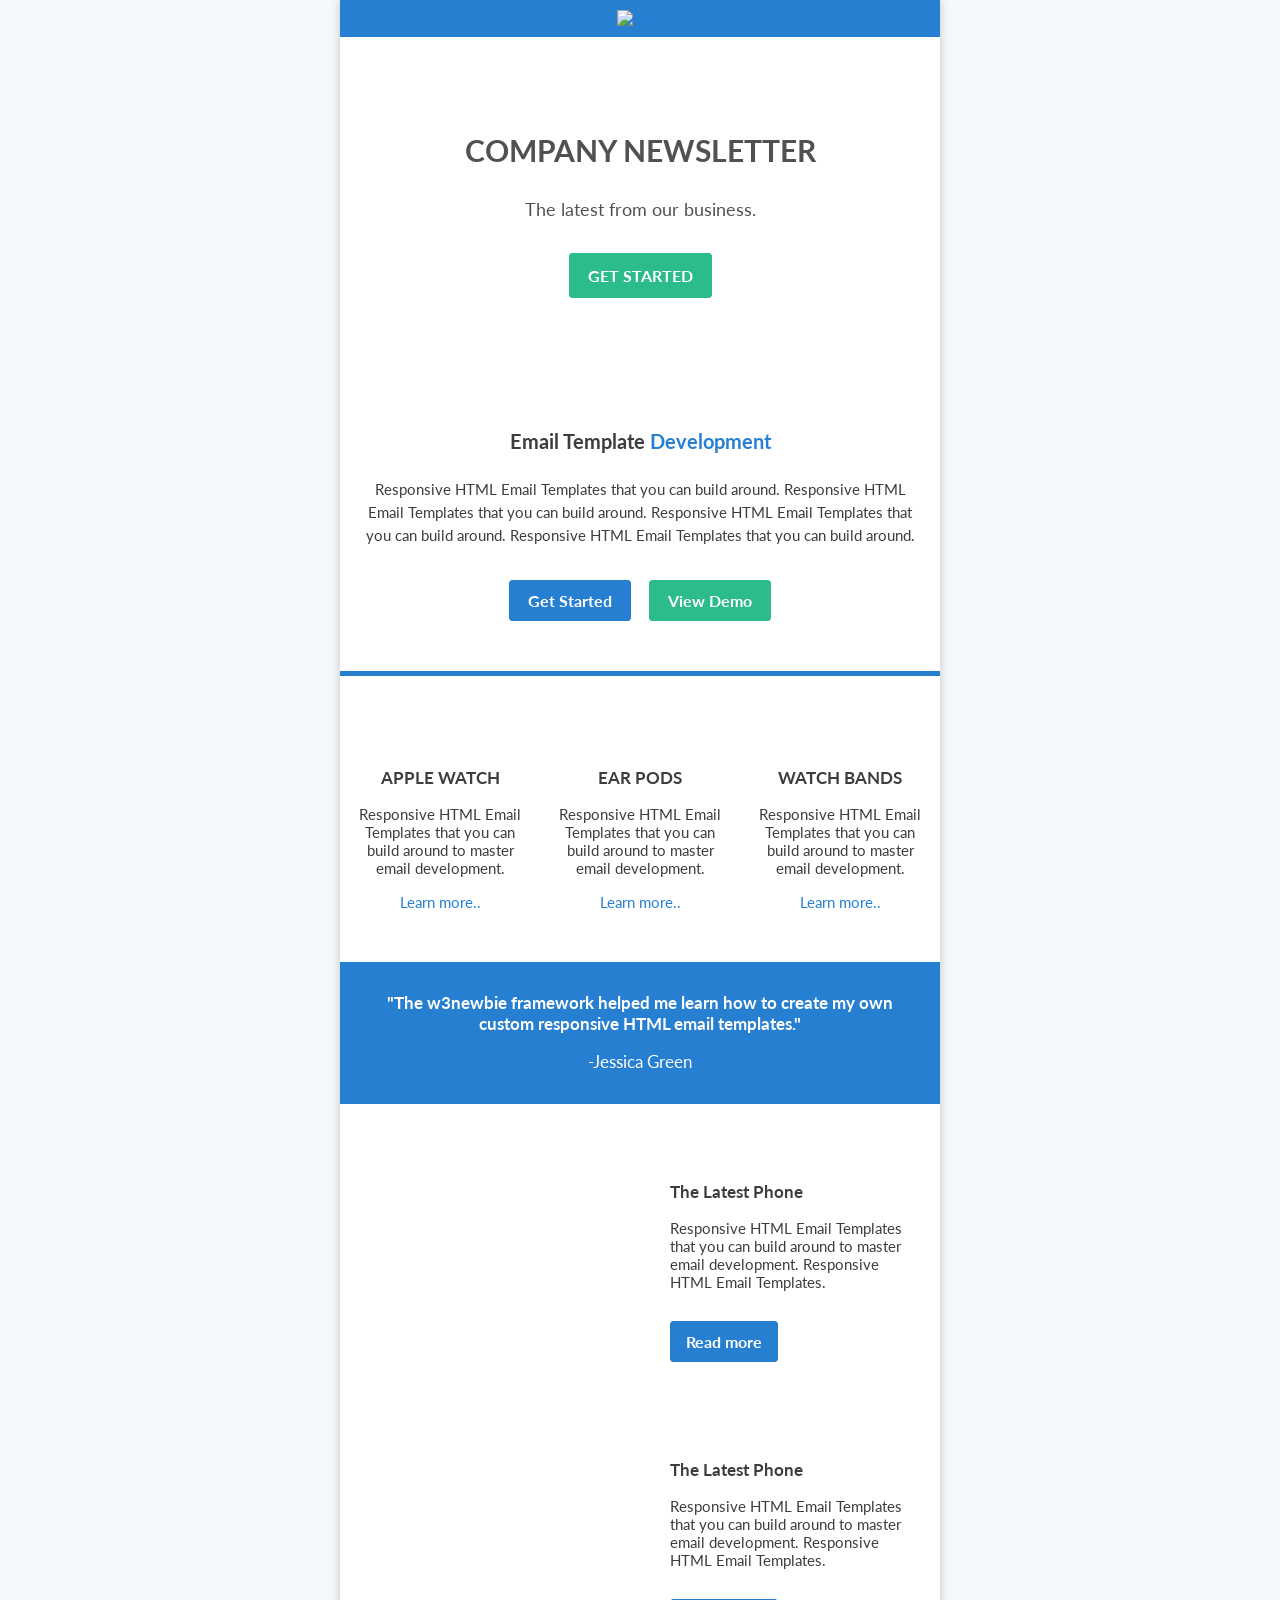
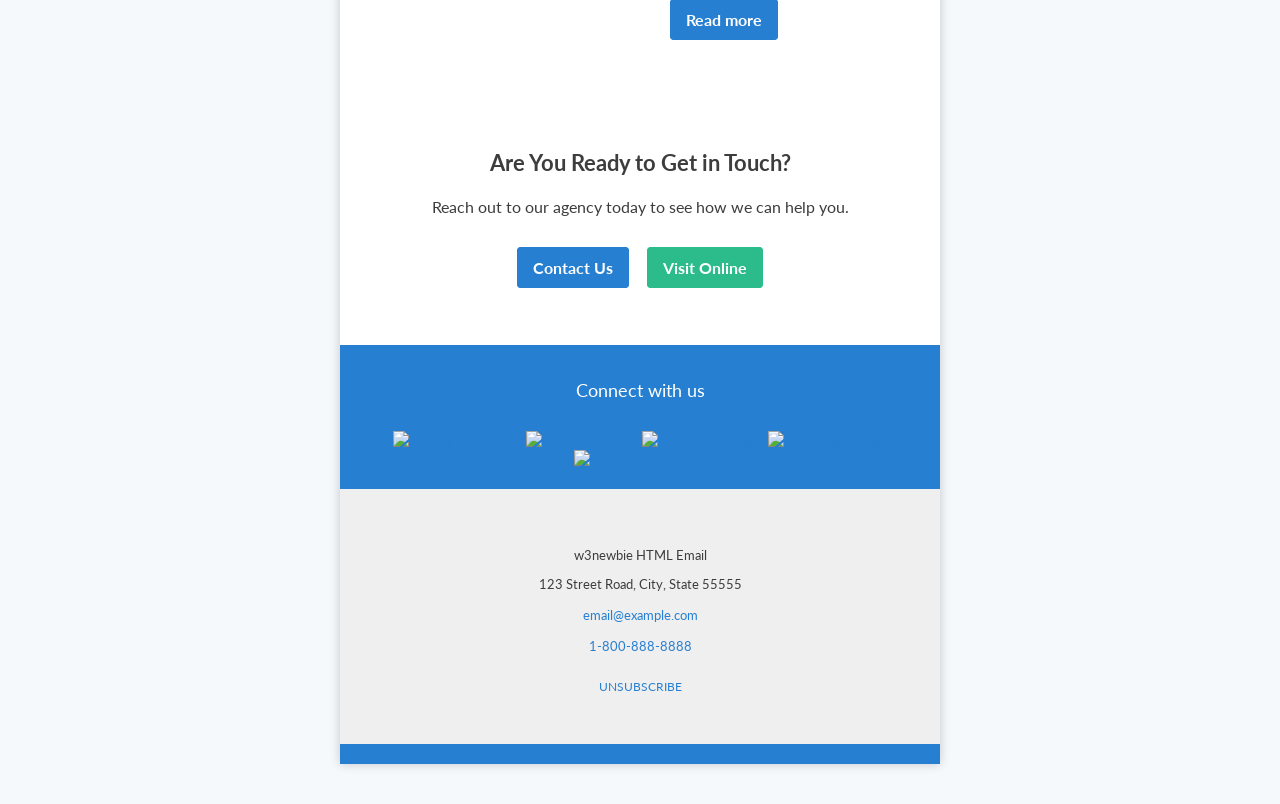
==== newsletter.html @ 8956c1bc "save" ====
<!DOCTYPE html PUBLIC "-//W3C//DTD XHTML 1.0 Transitional//EN" "http://www.w3.org/TR/xhtml1/DTD/xhtml1-transitional.dtd">
<html xmlns="http://www.w3.org/1999/xhtml" lang="en">
  <head>
    <meta http-equiv="Content-Type" content="text/html; charset=utf-8" />
    <meta http-equiv="X-UA-Compatible" content="IE=edge" />
    <meta name="viewport" content="width=device-width, initial-scale=1.0" />
    <meta name="color-scheme" content="light dark" />
    <meta name="supported-color-schemes" content="light dark" />
    <title>Email Template 1</title>
    <style type="text/css">
      @import url('https://fonts.googleapis.com/css2?family=Lato:wght@300;400;700&display=swap');
      table {
        border-spacing: 0;
      }
      td {
        padding: 0;
      }
      p {
        font-size: 15px;
      }
      img {
        border: 0;
        border-width: 0;
      }
      a {
        color: #277fd2;
        text-decoration: none;
      }
      @media screen and (max-width: 599.98px) {
        .px-600-0 {
          padding-left: 0 !important;
          padding-right: 0 !important;
        }
        .pt-600-0 {
          padding-top: 0 !important;
        }
        img.third-img-last {
          width: 200px !important;
          max-width: 200px !important;
        }
        .d-600-none {
          display: none !important;
        }
        .pr-large {
          padding-right: 140px !important;
        }
        .center-text-mobile {
          text-align: center !important;
        }
      }
      @media screen and (max-width: 549.98px) {
        .pt-550-0 {
          padding-top: 0 !important;
        }
        .pr-large {
          padding-right: 100px !important;
        }
      }
      @media screen and (max-width: 499.98px) {
        .pt-500-0 {
          padding-top: 0 !important;
        }
        .pr-large {
          padding-right: 60px !important;
        }
      }
      @media screen and (max-width: 399.98px) {
        .banner {
          height: auto !important;
          padding-top: 50px !important;
          padding-bottom: 30px !important;
        }
        .px-sm-0 {
          padding-left: 0 !important;
          padding-right: 0 !important;
        }
        .pt-400-0 {
          padding-top: 0 !important;
        }
        img.third-img {
          width: 200px !important;
          max-width: 200px !important;
        }
        .pr-large {
          padding-right: 25px !important;
        }
      }

      /* Custom Dark Mode Colors */
      :root {
        color-scheme: light dark;
        supported-color-schemes: light dark;
      }
      @media (prefers-color-scheme: dark) {
        body,
        center,
        table,
        .darkmode-bg {
          background: #2d2d2d !important;
          color: #ffffff !important;
        }
        .darkmode-transparent {
          background-color: transparent !important;
        }
      }
    </style>

    <!--[if (gte mso 9)|(IE)]>
      <style type="text/css">
        table {
          border-collapse: collapse !important;
        }
      </style>
    <![endif]-->
  </head>
  <body
    style="
      margin: 0;
      padding-top: 0;
      padding-right: 0;
      padding-bottom: 0;
      padding-left: 0;
      min-width: 100%;
      background-color: #f6f9fc;
    "
  >
    <!--[if (gte mso 9)|(IE)]>
      <style type="text/css">
        body {
          background-color: #f6f9fc !important;
        }
        body,
        table,
        td,
        p,
        a {
          font-family: sans-serif, Arial, Helvetica !important;
        }
      </style>
    <![endif]-->

    <center
      style="
        width: 100%;
        table-layout: fixed;
        background-color: #f6f9fc;
        padding-bottom: 40px;
      "
    >
      <div
        style="
          max-width: 600px;
          background-color: #ffffff;
          box-shadow: 0 0 10px rgba(0, 0, 0, 0.2);
        "
      >
        <!-- Preheader (remove comment) -->
        <div
          style="
            font-size: 0px;
            color: #fafdfe;
            line-height: 1px;
            mso-line-height-rule: exactly;
            display: none;
            max-width: 0px;
            max-height: 0px;
            opacity: 0;
            overflow: hidden;
            mso-hide: all;
          "
        >
          <!-- Add Preheader Text Here (85-100 characters in length) -->
        </div>
        <!-- End Preheader (remove comment) -->

        <!--[if (gte mso 9)|(IE)]>
				<table width="600" align="center" style="border-spacing:0;color:#3d3d3d;" role="presentation">
				<tr>
				<td style="padding-top:0;padding-right:0;padding-bottom:0;padding-left:0;">
			<![endif]-->

        <table
          align="center"
          style="
            border-spacing: 0;
            color: #3d3d3d;
            font-family: 'Lato', sans-serif, Arial, Helvetica;
            background-color: #ffffff;
            margin: 0;
            padding-top: 0;
            padding-right: 0;
            padding-bottom: 0;
            padding-left: 0;
            width: 100%;
            max-width: 600px;
          "
          role="presentation"
        >
          <!-- START LOGO -->
          <tr>
            <td
              style="
                padding-top: 0;
                padding-right: 0;
                padding-bottom: 0;
                padding-left: 0;
              "
            >
              <table width="100%" style="border-spacing: 0" role="presentation">
                <tr>
                  <td
                    style="
                      background-color: #277fd2;
                      padding-top: 10px;
                      padding-bottom: 8px;
                      width: 100%;
                      width: 600px;
                      text-align: center;
                    "
                  >
                    <a href="https://www.example.com"
                      ><img
                        src="https://www.dropbox.com/s/dqvx01hkpqyay0p/w3newbie-white.png?raw=1"
                        alt="logo"
                        width="180"
                        style="border-width: 0"
                        border="0"
                    /></a>
                  </td>
                </tr>
              </table>
            </td>
          </tr>
          <!-- END LOGO -->

          <!-- START BANNER -->
          <tr>
            <td
              class="banner"
              background="https://www.dropbox.com/s/a1opgrhifwqem0s/600x350.jpg?raw=1"
              width="600"
              height="350"
              style="background-position: center top"
            >
              <!--[if (gte mso 9)|(IE)]>
						<v:rect xmlns:v="urn:schemas-microsoft-com:vml" fill="true" stroke="false" style="width:600px;height:350px;">
							<v:fill type="tile" src="https://via.placeholder.com/600x350" />
							<v:textbox inset="0,0,0,0">
						<![endif]-->

              <table
                class="darkmode-transparent"
                cellpadding="0"
                cellspacing="0"
                role="presentation"
              >
                <tr>
                  <td width="600" align="center" valign="middle">
                    <table
                      class="darkmode-transparent"
                      cellpadding="0"
                      cellspacing="0"
                      role="presentation"
                    >
                      <tr>
                        <td align="center">
                          <table
                            class="darkmode-transparent"
                            role="presentation"
                          >
                            <tr>
                              <!--[if (gte mso 9)|(IE)]>
                                <td
                                  style="
                                    padding-top: 80px;
                                    padding-bottom: 20px;
                                  "
                                ></td>
                              <![endif]-->

                              <td
                                valign="middle"
                                align="center"
                                style="
                                  padding-right: 10px;
                                  padding-left: 10px;
                                  padding-bottom: 15px;
                                  vertical-align: middle;
                                "
                              >
                                <p
                                  style="
                                    font-size: 30px;
                                    color: #515151;
                                    font-weight: bold;
                                  "
                                >
                                  COMPANY NEWSLETTER
                                </p>
                                <p
                                  align="center"
                                  style="font-size: 18px; color: #515151"
                                >
                                  The latest from our business.
                                </p>
                              </td>
                            </tr>
                          </table>
                        </td>
                      </tr>
                      <tr>
                        <td align="center">
                          <table
                            class="darkmode-transparent"
                            align="center"
                            border="0"
                            cellspacing="0"
                            cellpadding="0"
                            role="presentation"
                          >
                            <tr>
                              <td
                                align="center"
                                style="border-radius: 4px"
                                bgcolor="#2cbc8c"
                              >
                                <a
                                  href="https://example.com"
                                  target="_blank"
                                  style="
                                    font-size: 16px;
                                    font-weight: bold;
                                    text-decoration: none;
                                    color: #ffffff;
                                    background-color: #2cbc8c;
                                    border: 1px solid #2cbc8c;
                                    border-radius: 4px;
                                    padding: 12px 18px;
                                    display: inline-block;
                                  "
                                  >GET STARTED
                                </a>
                              </td>
                            </tr>
                          </table>
                        </td>
                      </tr>
                    </table>
                  </td>
                </tr>
                <tr>
                  <td height="25"> </td>
                </tr>
              </table>

              <!--[if (gte mso 9)|(IE)]>
						</v:textbox>
						</v:rect>
						<![endif]-->
            </td>
          </tr>
          <!-- END BANNER -->

          <!-- START FULL WIDTH TEXT & BUTTONS -->
          <tr>
            <td
              style="
                padding-top: 0;
                padding-right: 0;
                padding-bottom: 0;
                padding-left: 0;
              "
            >
              <table width="100%" style="border-spacing: 0" role="presentation">
                <tr>
                  <td
                    style="
                      padding-top: 22px;
                      padding-right: 20px;
                      padding-bottom: 50px;
                      padding-left: 20px;
                      width: 100%;
                      text-align: center;
                      font-size: 20px;
                    "
                  >
                    <p
                      style="
                        font-size: 20px;
                        font-weight: bold;
                        padding-bottom: 5px;
                      "
                    >
                      Email Template
                      <strong style="color: #277fd2">Development</strong>
                    </p>
                    <p
                      style="
                        font-size: 15px;
                        line-height: 23px;
                        padding-bottom: 18px;
                      "
                    >
                      Responsive HTML Email Templates that you can build around.
                      Responsive HTML Email Templates that you can build around.
                      Responsive HTML Email Templates that you can build around.
                      Responsive HTML Email Templates that you can build around.
                    </p>

                    <table
                      align="center"
                      border="0"
                      cellspacing="0"
                      cellpadding="0"
                      role="presentation"
                    >
                      <tr>
                        <td align="center">
                          <table
                            border="0"
                            cellspacing="0"
                            cellpadding="0"
                            role="presentation"
                          >
                            <tr>
                              <td
                                align="center"
                                style="border-radius: 4px"
                                bgcolor="#277fd2"
                              >
                                <a
                                  href="https://example.com"
                                  target="_blank"
                                  style="
                                    font-size: 16px;
                                    font-weight: bold;
                                    text-decoration: none;
                                    color: #ffffff;
                                    background-color: #277fd2;
                                    border: 1px solid #277fd2;
                                    border-radius: 4px;
                                    padding: 10px 18px;
                                    display: inline-block;
                                  "
                                  >Get Started
                                </a>
                              </td>

                              <td align="center" width="18"></td>

                              <td
                                align="center"
                                style="border-radius: 4px"
                                bgcolor="#2cbc8c"
                              >
                                <a
                                  href="https://example.com"
                                  target="_blank"
                                  style="
                                    font-size: 16px;
                                    font-weight: bold;
                                    text-decoration: none;
                                    color: #ffffff;
                                    background-color: #2cbc8c;
                                    border: 1px solid #2cbc8c;
                                    border-radius: 4px;
                                    padding: 10px 18px;
                                    display: inline-block;
                                  "
                                  >View Demo
                                </a>
                              </td>
                            </tr>
                          </table>
                        </td>
                      </tr>
                    </table>
                  </td>
                </tr>
              </table>
            </td>
          </tr>
          <!-- END FULL WIDTH TEXT & BUTTONS -->

          <!-- START GREEN BORDER -->
          <tr>
            <td
              style="
                padding-top: 0;
                padding-right: 0;
                padding-bottom: 0;
                padding-left: 0;
              "
            >
              <table width="100%" style="border-spacing: 0" role="presentation">
                <tr>
                  <td height="5" style="background-color: #277fd2"></td>
                </tr>
              </table>
            </td>
          </tr>
          <!-- END GREEN BORDER -->

          <!-- START SHADOW BANNER -->
          <tr>
            <td
              style="
                padding-top: 0;
                padding-right: 0;
                padding-bottom: 0;
                padding-left: 0;
              "
            >
              <img
                src=""
                width="600"
                alt=""
                style="border-width: 0; width: 100%; max-width: 600px"
              />
            </td>
          </tr>
          <!-- END SHADOW BANNER -->

          <!-- START THREE COLUMNS -->
          <tr>
            <td
              style="
                padding-top: 0;
                padding-right: 0;
                padding-bottom: 0;
                padding-left: 0;
              "
            >
              <table width="100%" style="border-spacing: 0" role="presentation">
                <tr>
                  <td
                    class="three-columns"
                    style="
                      padding-top: 40px;
                      padding-right: 0;
                      padding-bottom: 30px;
                      padding-left: 0;
                      text-align: center;
                      font-size: 0;
                    "
                  >
                    <!--[if (gte mso 9)|(IE)]>
										<table width="100%" style="border-spacing:0;" role="presentation">
										<tr>
										<td width="200" valign="top" style="padding-top:0;padding-right:0;padding-bottom:0;padding-left:0;">
									<![endif]-->

                    <table
                      class="column"
                      style="
                        border-spacing: 0;
                        width: 100%;
                        max-width: 200px;
                        display: inline-block;
                        vertical-align: top;
                      "
                      role="presentation"
                    >
                      <tr>
                        <td
                          class="padding px-sm-0"
                          style="
                            padding-top: 20px;
                            padding-right: 10px;
                            padding-bottom: 20px;
                            padding-left: 10px;
                          "
                        >
                          <table
                            class="content"
                            style="border-spacing: 0; text-align: center"
                            role="presentation"
                          >
                            <tr>
                              <td>
                                <a href="https://www.example.com"
                                  ><img
                                    class="third-img"
                                    src="https://www.dropbox.com/s/gsnf4mjl94f447w/380x280.png?raw=1"
                                    width="150"
                                    alt=""
                                    style="
                                      border-width: 0;
                                      width: 100%;
                                      max-width: 150px;
                                      height: auto;
                                    "
                                /></a>
                              </td>
                            </tr>
                            <tr>
                              <td align="center">
                                <table
                                  align="center"
                                  width="100%"
                                  border="0"
                                  cellpadding="0"
                                  cellspacing="0"
                                  role="presentation"
                                  style="border-spacing: 0; text-align: center"
                                >
                                  <tr>
                                    <!--[if (gte mso 9)|(IE)]>
                                                      <td style="padding-top:15px;">
                                                   <![endif]-->

                                    <td style="padding-top: 15px">
                                      <p
                                        style="
                                          font-size: 17px;
                                          line-height: 20px;
                                          font-weight: bold;
                                        "
                                      >
                                        APPLE WATCH
                                      </p>
                                      <p style="font-size: 15px">
                                        Responsive HTML Email Templates that you
                                        can build around to master email
                                        development.
                                      </p>
                                      <a
                                        href="https://www.example.com"
                                        target="_blank"
                                        style="
                                          font-size: 15px;
                                          line-height: 20px;
                                          font-family: 'Lato', sans-serif;
                                          color: #277fd2;
                                          text-decoration: none;
                                          display: inline-block;
                                        "
                                        >Learn more..</a
                                      >
                                    </td>

                                    <!--[if (gte mso 9)|(IE)]>
                                                      </td>
                                                   <![endif]-->
                                  </tr>
                                </table>
                              </td>
                            </tr>
                          </table>
                        </td>
                      </tr>
                    </table>

                    <!--[if (gte mso 9)|(IE)]>
										</td><td width="200" valign="top" style="padding-top:0;padding-right:0;padding-bottom:0;padding-left:0;">
									<![endif]-->

                    <table
                      class="column"
                      style="
                        border-spacing: 0;
                        width: 100%;
                        max-width: 200px;
                        display: inline-block;
                        vertical-align: top;
                      "
                      role="presentation"
                    >
                      <tr>
                        <td
                          class="padding px-sm-0"
                          style="
                            padding-top: 20px;
                            padding-right: 10px;
                            padding-bottom: 20px;
                            padding-left: 10px;
                          "
                        >
                          <table
                            class="content"
                            style="border-spacing: 0; text-align: center"
                            role="presentation"
                          >
                            <tr>
                              <td>
                                <a href="https://www.example.com"
                                  ><img
                                    class="third-img"
                                    src="https://www.dropbox.com/s/hwb1ok15wg7vpo7/380x280-2.png?raw=1"
                                    width="150"
                                    alt=""
                                    style="
                                      border-width: 0;
                                      width: 100%;
                                      max-width: 150px;
                                      height: auto;
                                    "
                                /></a>
                              </td>
                            </tr>
                            <tr>
                              <td align="center">
                                <table
                                  align="center"
                                  width="100%"
                                  border="0"
                                  cellpadding="0"
                                  cellspacing="0"
                                  role="presentation"
                                  style="border-spacing: 0; text-align: center"
                                >
                                  <tr>
                                    <!--[if (gte mso 9)|(IE)]>
                                                      <td style="padding-top:15px;">
                                                   <![endif]-->

                                    <td style="padding-top: 15px">
                                      <p
                                        style="
                                          font-size: 17px;
                                          line-height: 20px;
                                          font-weight: bold;
                                        "
                                      >
                                        EAR PODS
                                      </p>
                                      <p style="font-size: 15px">
                                        Responsive HTML Email Templates that you
                                        can build around to master email
                                        development.
                                      </p>
                                      <a
                                        href="https://www.example.com"
                                        target="_blank"
                                        style="
                                          font-size: 15px;
                                          line-height: 20px;
                                          font-family: 'Lato', sans-serif;
                                          color: #277fd2;
                                          text-decoration: none;
                                          display: inline-block;
                                        "
                                        >Learn more..</a
                                      >
                                    </td>

                                    <!--[if (gte mso 9)|(IE)]>
                                                      </td>
                                                   <![endif]-->
                                  </tr>
                                </table>
                              </td>
                            </tr>
                          </table>
                        </td>
                      </tr>
                    </table>

                    <!--[if (gte mso 9)|(IE)]>
										</td><td width="200" valign="top" style="padding-top:0;padding-right:0;padding-bottom:0;padding-left:0;">
									<![endif]-->

                    <table
                      class="column"
                      style="
                        border-spacing: 0;
                        width: 100%;
                        max-width: 200px;
                        display: inline-block;
                        vertical-align: top;
                      "
                      role="presentation"
                    >
                      <tr>
                        <td
                          class="padding px-sm-0"
                          style="
                            padding-top: 20px;
                            padding-right: 10px;
                            padding-bottom: 20px;
                            padding-left: 10px;
                          "
                        >
                          <table
                            class="content"
                            style="border-spacing: 0; text-align: center"
                            role="presentation"
                          >
                            <tr>
                              <td>
                                <a href="https://www.example.com"
                                  ><img
                                    class="third-img-last"
                                    src="https://www.dropbox.com/s/ijtqjy0fdj6joxr/380x280-3.png?raw=1"
                                    width="150"
                                    alt=""
                                    style="
                                      border-width: 0;
                                      width: 100%;
                                      max-width: 150px;
                                      height: auto;
                                    "
                                /></a>
                              </td>
                            </tr>
                            <tr>
                              <td align="center">
                                <table
                                  align="center"
                                  width="100%"
                                  border="0"
                                  cellpadding="0"
                                  cellspacing="0"
                                  role="presentation"
                                  style="border-spacing: 0; text-align: center"
                                >
                                  <tr>
                                    <!--[if (gte mso 9)|(IE)]>
                                                      <td style="padding-top:15px;">
                                                   <![endif]-->

                                    <td style="padding-top: 15px">
                                      <p
                                        style="
                                          font-size: 17px;
                                          line-height: 20px;
                                          font-weight: bold;
                                        "
                                      >
                                        WATCH BANDS
                                      </p>
                                      <p style="font-size: 15px">
                                        Responsive HTML Email Templates that you
                                        can build around to master email
                                        development.
                                      </p>
                                      <a
                                        href="https://www.example.com"
                                        target="_blank"
                                        style="
                                          font-size: 15px;
                                          line-height: 20px;
                                          color: #277fd2;
                                          text-decoration: none;
                                          display: inline-block;
                                        "
                                        >Learn more..</a
                                      >
                                    </td>

                                    <!--[if (gte mso 9)|(IE)]>
                                                      </td>
                                                   <![endif]-->
                                  </tr>
                                </table>
                              </td>
                            </tr>
                          </table>
                        </td>
                      </tr>
                    </table>

                    <!--[if (gte mso 9)|(IE)]>
										</td>
										</tr>
										</table>
									<![endif]-->
                  </td>
                </tr>
              </table>
            </td>
          </tr>
          <!-- END THREE COLUMNS -->

          <!-- START QUOTE SECTION -->
          <tr>
            <td
              style="
                padding-top: 0;
                padding-right: 0;
                padding-bottom: 0;
                padding-left: 0;
                background-color: #277fd2;
              "
            >
              <table width="100%" style="border-spacing: 0" role="presentation">
                <tr>
                  <td
                    class="padding content"
                    style="
                      background-color: #277fd2;
                      padding-top: 13px;
                      padding-right: 20px;
                      padding-bottom: 15px;
                      padding-left: 20px;
                      width: 100%;
                      text-align: center;
                    "
                  >
                    <p
                      style="color: #ffffff; font-size: 17px; font-weight: bold"
                    >
                      "The w3newbie framework helped me learn how to create my
                      own custom responsive HTML email templates."
                    </p>
                    <p style="color: #ffffff; font-size: 17px">
                      -Jessica Green
                    </p>
                  </td>
                </tr>
              </table>
            </td>
          </tr>
          <!-- END QUOTE SECTION -->

          <!-- START TWO COLUMNS ROW 1 -->
          <tr>
            <td
              style="
                padding-top: 35px;
                padding-right: 0;
                padding-bottom: 30px;
                padding-left: 0;
              "
            >
              <table width="100%" style="border-spacing: 0" role="presentation">
                <tr>
                  <td
                    class="two-columns"
                    style="
                      padding-right: 0;
                      padding-left: 0;
                      font-size: 0;
                      text-align: center;
                    "
                  >
                    <!--[if (gte mso 9)|(IE)]>
                              <table width="100%" style="border-spacing:0;" role="presentation">
                              <tr>
                              <td width="300" valign="top" style="padding-top:0;padding-right:0;padding-bottom:0;padding-left:0;">
                           <![endif]-->

                    <table
                      class="column"
                      style="
                        border-spacing: 0;
                        vertical-align: top;
                        width: 100%;
                        max-width: 300px;
                        display: inline-block;
                      "
                      role="presentation"
                    >
                      <tr>
                        <td
                          class="padding"
                          style="
                            padding-top: 20px;
                            padding-right: 10px;
                            padding-bottom: 20px;
                            padding-left: 10px;
                          "
                        >
                          <table
                            class="content"
                            style="border-spacing: 0; text-align: left"
                            role="presentation"
                          >
                            <tr>
                              <td>
                                <a href="https://example.com" target="_blank">
                                  <img
                                    src="https://www.dropbox.com/s/m8pd6gntcomkfw9/560x420.jpg?raw=1"
                                    width="280"
                                    alt=""
                                    style="
                                      border-width: 0;
                                      width: 100%;
                                      max-width: 280px;
                                      height: auto;
                                      display: block;
                                    "
                                  />
                                </a>
                              </td>
                            </tr>
                          </table>
                        </td>
                      </tr>
                    </table>

                    <!--[if (gte mso 9)|(IE)]>
                           </td><td width="300" valign="top" style="padding-top:0;padding-right:0;padding-bottom:0;padding-left:0;">
                           <![endif]-->

                    <table
                      class="column"
                      style="
                        border-spacing: 0;
                        vertical-align: top;
                        width: 100%;
                        max-width: 300px;
                        display: inline-block;
                      "
                      role="presentation"
                    >
                      <tr>
                        <td
                          class="padding"
                          style="
                            padding-top: 20px;
                            padding-right: 20px;
                            padding-bottom: 20px;
                            padding-left: 20px;
                          "
                        >
                          <table
                            class="content"
                            style="border-spacing: 0; text-align: left"
                            role="presentation"
                          >
                            <tr>
                              <td
                                style="
                                  padding-top: 5px;
                                  padding-right: 10px;
                                  padding-bottom: 15px;
                                  padding-left: 10px;
                                "
                              >
                                <p style="font-size: 17px; font-weight: bold">
                                  The Latest Phone
                                </p>
                                <p style="font-size: 15px">
                                  Responsive HTML Email Templates that you can
                                  build around to master email development.
                                  Responsive HTML Email Templates.
                                </p>
                              </td>
                            </tr>
                            <tr>
                              <td align="left" style="padding-left: 10px">
                                <table
                                  align="left"
                                  border="0"
                                  cellpadding="0"
                                  cellspacing="0"
                                  role="presentation"
                                  style="border-spacing: 0"
                                >
                                  <tr>
                                    <td
                                      align="center"
                                      style="border-radius: 4px"
                                      bgcolor="#277fd2"
                                    >
                                      <a
                                        href="https://example.com"
                                        target="_blank"
                                        style="
                                          font-size: 16px;
                                          font-weight: bold;
                                          text-decoration: none;
                                          color: #ffffff;
                                          background-color: #277fd2;
                                          border: 1px solid #277fd2;
                                          border-radius: 4px;
                                          padding: 10px 15px;
                                          display: inline-block;
                                        "
                                        >Read more
                                      </a>
                                    </td>
                                  </tr>
                                </table>
                              </td>
                            </tr>
                          </table>
                        </td>
                      </tr>
                    </table>

                    <!--[if (gte mso 9)|(IE)]>
                              </td>
                              </tr>
                              </table>
                           <![endif]-->
                  </td>
                </tr>
              </table>
            </td>
          </tr>
          <!-- END TWO COLUMNS ROW 1 -->

          <!-- START TWO COLUMNS ROW 2 -->
          <tr>
            <td
              style="
                padding-top: 0px;
                padding-right: 0;
                padding-bottom: 30px;
                padding-left: 0;
              "
            >
              <table width="100%" style="border-spacing: 0" role="presentation">
                <tr>
                  <td
                    class="two-columns"
                    style="
                      padding-right: 0;
                      padding-left: 0;
                      font-size: 0;
                      text-align: center;
                    "
                  >
                    <!--[if (gte mso 9)|(IE)]>
                              <table width="100%" style="border-spacing:0;" role="presentation">
                              <tr>
                              <td width="300" valign="top" style="padding-top:0;padding-right:0;padding-bottom:0;padding-left:0;">
                           <![endif]-->

                    <table
                      class="column"
                      style="
                        border-spacing: 0;
                        vertical-align: top;
                        width: 100%;
                        max-width: 300px;
                        display: inline-block;
                      "
                      role="presentation"
                    >
                      <tr>
                        <td
                          class="padding"
                          style="
                            padding-top: 20px;
                            padding-right: 10px;
                            padding-bottom: 20px;
                            padding-left: 10px;
                          "
                        >
                          <table
                            class="content"
                            style="border-spacing: 0; text-align: left"
                            role="presentation"
                          >
                            <tr>
                              <td>
                                <a href="https://example.com" target="_blank">
                                  <img
                                    src="https://www.dropbox.com/s/jl9v0nq33145nmi/560x420-2.jpg?raw=1"
                                    width="280"
                                    alt=""
                                    style="
                                      border-width: 0;
                                      width: 100%;
                                      max-width: 280px;
                                      height: auto;
                                      display: block;
                                    "
                                  />
                                </a>
                              </td>
                            </tr>
                          </table>
                        </td>
                      </tr>
                    </table>

                    <!--[if (gte mso 9)|(IE)]>
                           </td><td width="300" valign="top" style="padding-top:0;padding-right:0;padding-bottom:0;padding-left:0;">
                           <![endif]-->

                    <table
                      class="column"
                      style="
                        border-spacing: 0;
                        vertical-align: top;
                        width: 100%;
                        max-width: 300px;
                        display: inline-block;
                      "
                      role="presentation"
                    >
                      <tr>
                        <td
                          class="padding"
                          style="
                            padding-top: 20px;
                            padding-right: 20px;
                            padding-bottom: 20px;
                            padding-left: 20px;
                          "
                        >
                          <table
                            class="content"
                            style="border-spacing: 0; text-align: left"
                            role="presentation"
                          >
                            <tr>
                              <td
                                style="
                                  padding-top: 10px;
                                  padding-right: 10px;
                                  padding-bottom: 15px;
                                  padding-left: 10px;
                                "
                              >
                                <p style="font-size: 17px; font-weight: bold">
                                  The Latest Phone
                                </p>
                                <p style="font-size: 15px">
                                  Responsive HTML Email Templates that you can
                                  build around to master email development.
                                  Responsive HTML Email Templates.
                                </p>
                              </td>
                            </tr>
                            <tr>
                              <td align="left" style="padding-left: 10px">
                                <table
                                  align="left"
                                  border="0"
                                  cellpadding="0"
                                  cellspacing="0"
                                  role="presentation"
                                  style="border-spacing: 0"
                                >
                                  <tr>
                                    <td
                                      align="center"
                                      style="border-radius: 4px"
                                      bgcolor="#277fd2"
                                    >
                                      <a
                                        href="https://example.com"
                                        target="_blank"
                                        style="
                                          font-size: 16px;
                                          font-weight: bold;
                                          text-decoration: none;
                                          color: #ffffff;
                                          background-color: #277fd2;
                                          border: 1px solid #277fd2;
                                          border-radius: 4px;
                                          padding: 10px 15px;
                                          display: inline-block;
                                        "
                                        >Read more
                                      </a>
                                    </td>
                                  </tr>
                                </table>
                              </td>
                            </tr>
                          </table>
                        </td>
                      </tr>
                    </table>

                    <!--[if (gte mso 9)|(IE)]>
                              </td>
                              </tr>
                              </table>
                           <![endif]-->
                  </td>
                </tr>
              </table>
            </td>
          </tr>
          <!-- END TWO COLUMNS ROW 2 -->

          <!-- START BANNER 2 -->
          <tr>
            <td
              class="container"
              background=""
              width="600"
              height="255"
              style="background-position: center top"
            >
              <!--[if (gte mso 9)|(IE)]>
						<v:rect xmlns:v="urn:schemas-microsoft-com:vml" fill="true" stroke="false" style="width:600px;height:255px;">
							<v:fill type="tile" src="https://via.placeholder.com/600x255" color="#ffffff" />
							<v:textbox inset="0,0,0,0">
						<![endif]-->

              <table
                class="darkmode-transparent"
                cellpadding="0"
                cellspacing="0"
                role="presentation"
              >
                <tr>
                  <td width="600" height="100" align="center" valign="top">
                    <table
                      class="darkmode-transparent"
                      cellpadding="0"
                      cellspacing="0"
                      role="presentation"
                    >
                      <tr>
                        <td align="center">
                          <table
                            class="darkmode-transparent"
                            role="presentation"
                          >
                            <tr>
                              <!--[if (gte mso 9)|(IE)]>
                                <td style="padding-top: 70px"></td>
                              <![endif]-->

                              <td
                                valign="top"
                                align="center"
                                style="
                                  padding-right: 15px;
                                  padding-left: 15px;
                                  vertical-align: middle;
                                "
                              >
                                <p
                                  style="
                                    font-size: 22px;
                                    line-height: 26px;
                                    font-weight: bold;
                                    color: #3d3d3d;
                                  "
                                >
                                  Are You Ready to Get in Touch?
                                </p>

                                <p
                                  align="center"
                                  style="
                                    font-size: 16px;
                                    line-height: 18px;
                                    color: #3d3d3d;
                                  "
                                >
                                  Reach out to our agency today to see how we
                                  can help you.
                                </p>
                              </td>
                            </tr>
                          </table>
                        </td>
                      </tr>
                      <tr>
                        <td align="center">
                          <table
                            class="darkmode-transparent"
                            align="center"
                            width="100%"
                            border="0"
                            cellspacing="0"
                            cellpadding="0"
                            role="presentation"
                          >
                            <tr>
                              <!--[if (gte mso 9)|(IE)]>
                                <td style="padding-top: 20px"></td>
                              <![endif]-->

                              <td align="center" style="padding-top: 15px">
                                <table
                                  class="darkmode-transparent"
                                  border="0"
                                  cellspacing="0"
                                  cellpadding="0"
                                  role="presentation"
                                >
                                  <tr>
                                    <td
                                      align="center"
                                      style="border-radius: 4px"
                                      bgcolor="#277fd2"
                                    >
                                      <a
                                        href="https://example.com"
                                        target="_blank"
                                        style="
                                          font-size: 16px;
                                          font-weight: bold;
                                          text-decoration: none;
                                          color: #ffffff;
                                          background-color: #277fd2;
                                          border: 1px solid #277fd2;
                                          border-radius: 4px;
                                          padding: 10px 15px;
                                          display: inline-block;
                                        "
                                        >Contact Us
                                      </a>
                                    </td>

                                    <td align="center" width="18"></td>

                                    <td
                                      align="center"
                                      style="border-radius: 4px"
                                      bgcolor="#2cbc8c"
                                    >
                                      <a
                                        href="https://example.com"
                                        target="_blank"
                                        style="
                                          font-size: 16px;
                                          font-weight: bold;
                                          text-decoration: none;
                                          color: #ffffff;
                                          background-color: #2cbc8c;
                                          border: 1px solid #2cbc8c;
                                          border-radius: 4px;
                                          padding: 10px 15px;
                                          display: inline-block;
                                        "
                                        >Visit Online
                                      </a>
                                    </td>
                                  </tr>
                                </table>
                              </td>
                            </tr>
                          </table>
                        </td>
                      </tr>
                    </table>
                  </td>
                </tr>
                <tr>
                  <td height="20"> </td>
                </tr>
              </table>

              <!--[if (gte mso 9)|(IE)]>
						</v:textbox>
						</v:rect>
						<![endif]-->
            </td>
          </tr>
          <!-- END BANNER 2 -->

          <!-- START SOCIAL ICONS -->
          <tr>
            <td
              style="
                padding-top: 0;
                padding-right: 0;
                padding-bottom: 0;
                padding-left: 0;
              "
            >
              <table width="100%" style="border-spacing: 0" role="presentation">
                <tr>
                  <td
                    class="padding content"
                    style="
                      background-color: #277fd2;
                      color: #ffffff;
                      font-size: 16px;
                      padding-top: 10px;
                      padding-right: 20px;
                      padding-bottom: 20px;
                      padding-left: 20px;
                      width: 100%;
                      text-align: center;
                      width: 600px;
                    "
                  >
                    <p
                      style="
                        font-size: 18px;
                        line-height: 35px;
                        padding-bottom: 5px;
                      "
                    >
                      Connect with us
                    </p>
                    <a href="https://www.example.com"
                      ><img
                        src="https://www.dropbox.com/s/1wcqh45gj7jc8f8/white-facebook.png?raw=1"
                        alt="footer facebook"
                        width="30"
                        style="border-width: 0"
                    /></a>
                    <a href="https://www.example.com"
                      ><img
                        src="https://www.dropbox.com/s/zbdk6it28bjp5ek/white-twitter.png?raw=1"
                        alt="footer twitter"
                        width="30"
                        style="border-width: 0"
                    /></a>
                    <a href="https://www.example.com"
                      ><img
                        src="https://www.dropbox.com/s/nml7lm7ketvqwkh/white-youtube.png?raw=1"
                        alt="footer youtube"
                        width="30"
                        style="border-width: 0"
                    /></a>
                    <a href="https://www.example.com"
                      ><img
                        src="https://www.dropbox.com/s/q7osc94pr96jbl8/white-linkedin.png?raw=1"
                        alt="footer linkedin"
                        width="30"
                        style="border-width: 0"
                    /></a>
                    <a href="https://www.example.com"
                      ><img
                        src="https://www.dropbox.com/s/2xcl4jfdkovhp6x/white-instagram.png?raw=1"
                        alt="footer instagram"
                        width="30"
                        style="border-width: 0"
                    /></a>
                  </td>
                </tr>
              </table>
            </td>
          </tr>
          <!-- END SOCIAL ICONS -->

          <!-- START FOOTER -->
          <tr>
            <td
              style="
                background-color: #efefef;
                padding-top: 0;
                padding-right: 0;
                padding-bottom: 0;
                padding-left: 0;
              "
            >
              <table width="100%" style="border-spacing: 0" role="presentation">
                <tr>
                  <td
                    class="padding content"
                    style="
                      font-size: 13px;
                      padding-top: 45px;
                      padding-right: 20px;
                      padding-bottom: 10px;
                      padding-left: 20px;
                      width: 100%;
                      text-align: center;
                      width: 600px;
                    "
                  >
                    <a href="https://www.example.com"
                      ><img
                        src="https://www.dropbox.com/s/2nd759ixmmv4f3b/w3newbie.png?raw=1"
                        alt=""
                        width="150"
                        style="border-width: 0"
                    /></a>
                    <p style="font-size: 13px">w3newbie HTML Email</p>
                    <p style="font-size: 13px; text-decoration: none">
                      123 Street Road, City, State 55555
                    </p>
                    <p>
                      <a
                        style="
                          font-size: 13px;
                          color: #277fd2;
                          text-decoration: none;
                        "
                        href="mailto:email@example.com"
                        >email@example.com</a
                      >
                    </p>
                    <p>
                      <a
                        style="
                          font-size: 13px;
                          color: #277fd2;
                          text-decoration: none;
                        "
                        href="tel:18008888888"
                        >1-800-888-8888</a
                      >
                    </p>
                  </td>
                </tr>
                <tr>
                  <td
                    align="center"
                    style="
                      color: #277fd2;
                      font-size: 13px;
                      text-transform: uppercase;
                      padding-bottom: 50px;
                    "
                  >
                    <a
                      href="https://www.example.com"
                      target="_blank"
                      style="
                        color: #277fd2;
                        font-size: 12px;
                        text-decoration: none;
                      "
                      >UNSUBSCRIBE</a
                    >
                  </td>
                </tr>
                <tr>
                  <td
                    align="center"
                    width="100%"
                    height="20"
                    style="background-color: #277fd2"
                  ></td>
                </tr>
              </table>
            </td>
          </tr>
          <!-- END FOOTER -->
        </table>

        <!--[if (gte mso 9)|(IE)]>
				</td>
				</tr>
				</table>
			<![endif]-->
      </div>
    </center>
  </body>
</html>
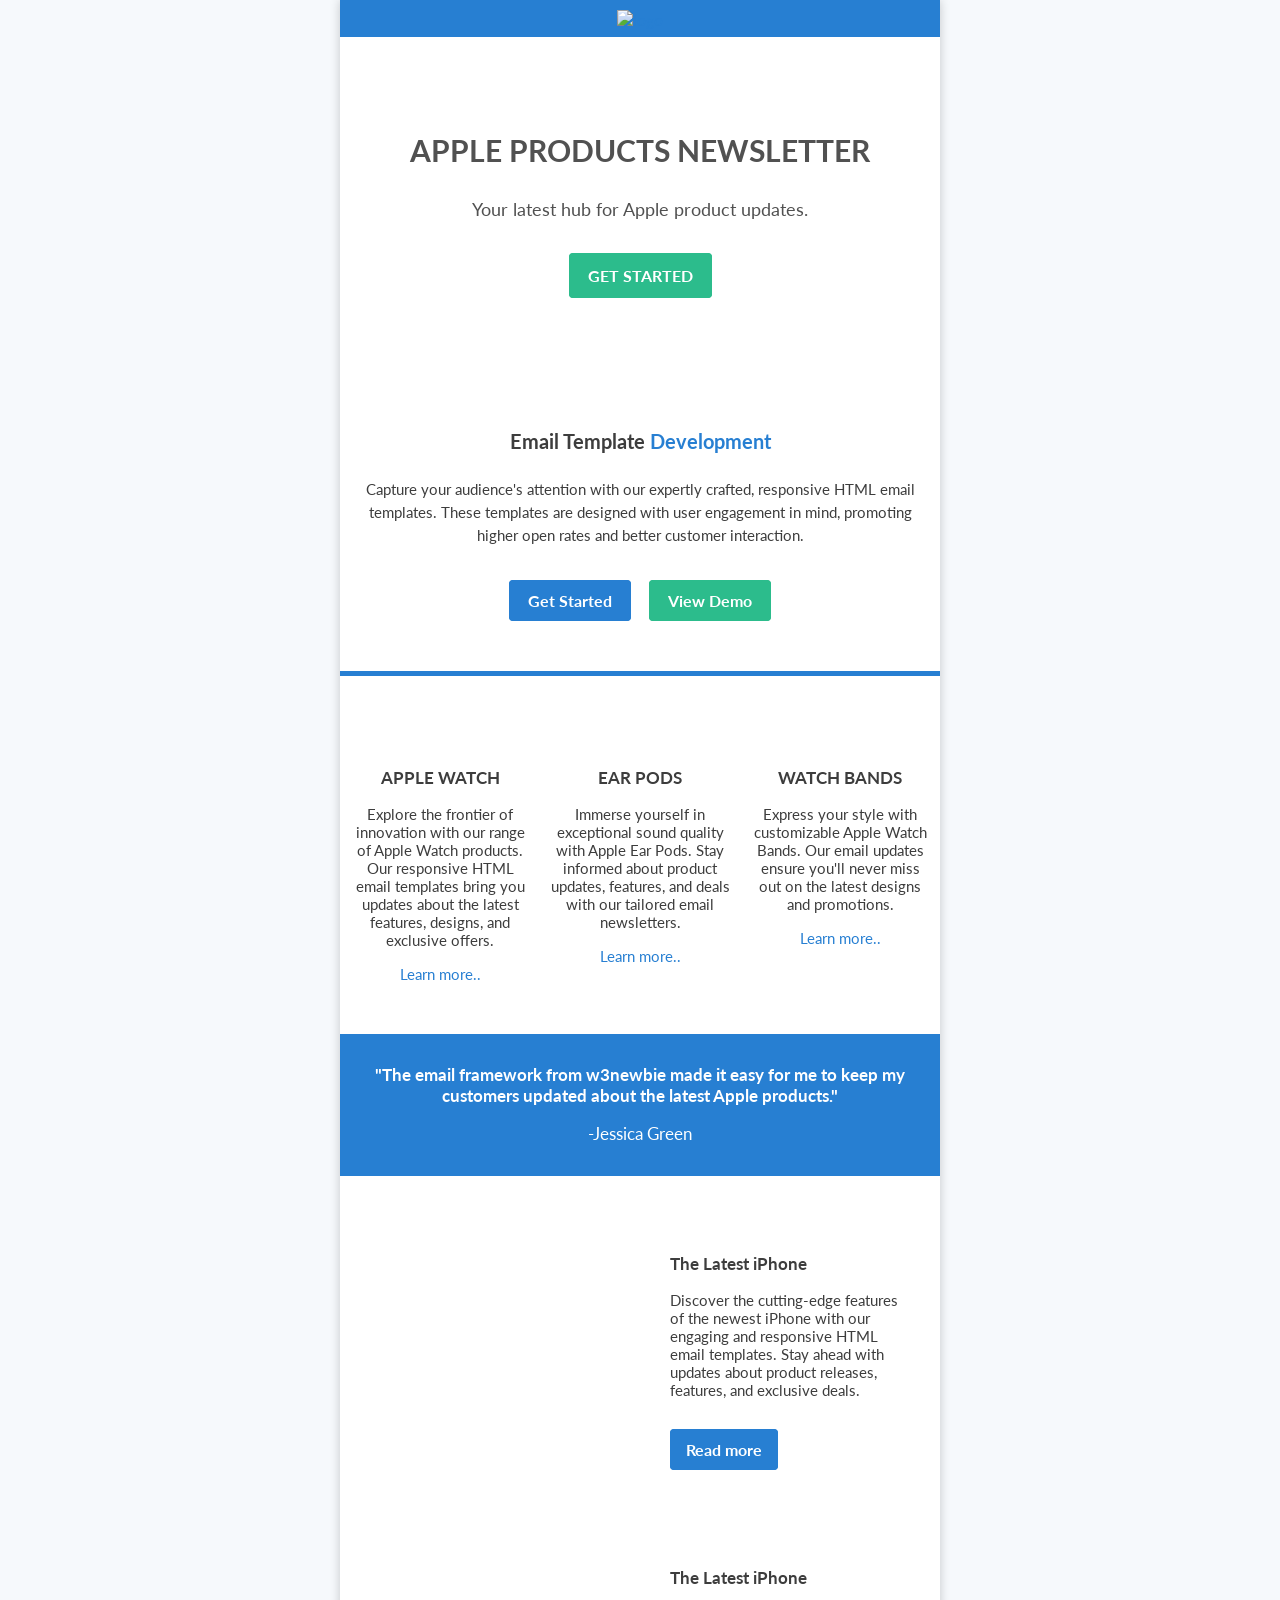
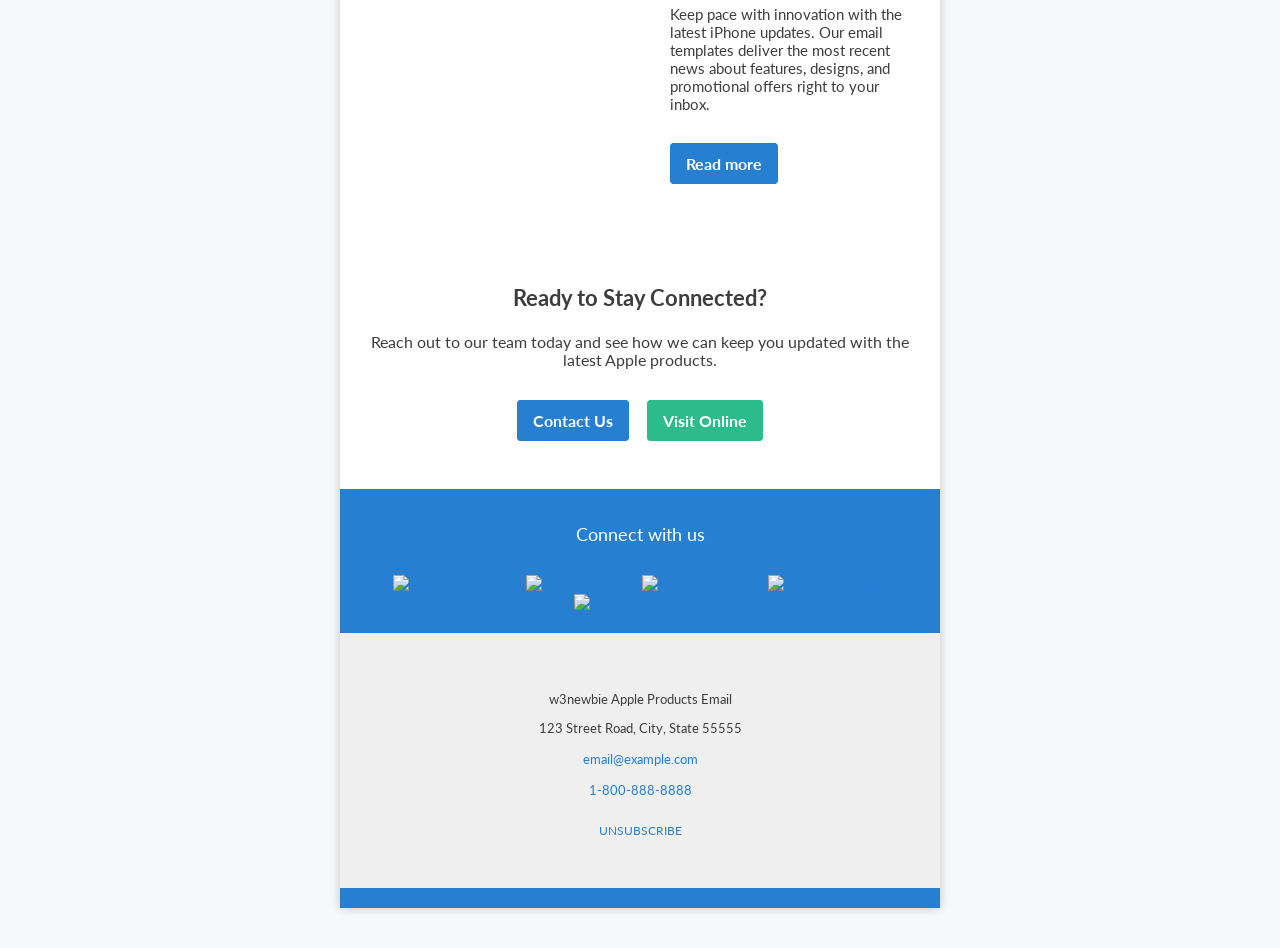
==== commit cb171cbb: "‘save’" ====
--- a/newsletter.html
+++ b/newsletter.html
@@ -112,6 +112,21 @@
         }
       </style>
     <![endif]-->
+
+    <!-- Google tag (gtag.js) -->
+    <script
+      async
+      src="https://www.googletagmanager.com/gtag/js?id=G-MPX0LS06JW"
+    ></script>
+    <script>
+      window.dataLayer = window.dataLayer || [];
+      function gtag() {
+        dataLayer.push(arguments);
+      }
+      gtag('js', new Date());
+
+      gtag('config', 'G-MPX0LS06JW');
+    </script>
   </head>
   <body
     style="
@@ -295,13 +310,13 @@
                                     font-weight: bold;
                                   "
                                 >
-                                  COMPANY NEWSLETTER
+                                  APPLE PRODUCTS NEWSLETTER
                                 </p>
                                 <p
                                   align="center"
                                   style="font-size: 18px; color: #515151"
                                 >
-                                  The latest from our business.
+                                  Your latest hub for Apple product updates.
                                 </p>
                               </td>
                             </tr>
@@ -401,10 +416,10 @@
                         padding-bottom: 18px;
                       "
                     >
-                      Responsive HTML Email Templates that you can build around.
-                      Responsive HTML Email Templates that you can build around.
-                      Responsive HTML Email Templates that you can build around.
-                      Responsive HTML Email Templates that you can build around.
+                      Capture your audience's attention with our expertly
+                      crafted, responsive HTML email templates. These templates
+                      are designed with user engagement in mind, promoting
+                      higher open rates and better customer interaction.
                     </p>
 
                     <table
@@ -620,9 +635,11 @@
                                         APPLE WATCH
                                       </p>
                                       <p style="font-size: 15px">
-                                        Responsive HTML Email Templates that you
-                                        can build around to master email
-                                        development.
+                                        Explore the frontier of innovation with
+                                        our range of Apple Watch products. Our
+                                        responsive HTML email templates bring
+                                        you updates about the latest features,
+                                        designs, and exclusive offers.
                                       </p>
                                       <a
                                         href="https://www.example.com"
@@ -725,9 +742,11 @@
                                         EAR PODS
                                       </p>
                                       <p style="font-size: 15px">
-                                        Responsive HTML Email Templates that you
-                                        can build around to master email
-                                        development.
+                                        Immerse yourself in exceptional sound
+                                        quality with Apple Ear Pods. Stay
+                                        informed about product updates,
+                                        features, and deals with our tailored
+                                        email newsletters.
                                       </p>
                                       <a
                                         href="https://www.example.com"
@@ -830,9 +849,10 @@
                                         WATCH BANDS
                                       </p>
                                       <p style="font-size: 15px">
-                                        Responsive HTML Email Templates that you
-                                        can build around to master email
-                                        development.
+                                        Express your style with customizable
+                                        Apple Watch Bands. Our email updates
+                                        ensure you'll never miss out on the
+                                        latest designs and promotions.
                                       </p>
                                       <a
                                         href="https://www.example.com"
@@ -900,8 +920,9 @@
                     <p
                       style="color: #ffffff; font-size: 17px; font-weight: bold"
                     >
-                      "The w3newbie framework helped me learn how to create my
-                      own custom responsive HTML email templates."
+                      "The email framework from w3newbie made it easy for me to
+                      keep my customers updated about the latest Apple
+                      products."
                     </p>
                     <p style="color: #ffffff; font-size: 17px">
                       -Jessica Green
@@ -1029,12 +1050,14 @@
                                 "
                               >
                                 <p style="font-size: 17px; font-weight: bold">
-                                  The Latest Phone
+                                  The Latest iPhone
                                 </p>
                                 <p style="font-size: 15px">
-                                  Responsive HTML Email Templates that you can
-                                  build around to master email development.
-                                  Responsive HTML Email Templates.
+                                  Discover the cutting-edge features of the
+                                  newest iPhone with our engaging and responsive
+                                  HTML email templates. Stay ahead with updates
+                                  about product releases, features, and
+                                  exclusive deals.
                                 </p>
                               </td>
                             </tr>
@@ -1208,12 +1231,13 @@
                                 "
                               >
                                 <p style="font-size: 17px; font-weight: bold">
-                                  The Latest Phone
+                                  The Latest iPhone
                                 </p>
                                 <p style="font-size: 15px">
-                                  Responsive HTML Email Templates that you can
-                                  build around to master email development.
-                                  Responsive HTML Email Templates.
+                                  Keep pace with innovation with the latest
+                                  iPhone updates. Our email templates deliver
+                                  the most recent news about features, designs,
+                                  and promotional offers right to your inbox.
                                 </p>
                               </td>
                             </tr>
@@ -1328,7 +1352,7 @@
                                     color: #3d3d3d;
                                   "
                                 >
-                                  Are You Ready to Get in Touch?
+                                  Ready to Stay Connected?
                                 </p>
 
                                 <p
@@ -1339,8 +1363,9 @@
                                     color: #3d3d3d;
                                   "
                                 >
-                                  Reach out to our agency today to see how we
-                                  can help you.
+                                  Reach out to our team today and see how we can
+                                  keep you updated with the latest Apple
+                                  products.
                                 </p>
                               </td>
                             </tr>
@@ -1553,7 +1578,7 @@
                         width="150"
                         style="border-width: 0"
                     /></a>
-                    <p style="font-size: 13px">w3newbie HTML Email</p>
+                    <p style="font-size: 13px">w3newbie Apple Products Email</p>
                     <p style="font-size: 13px; text-decoration: none">
                       123 Street Road, City, State 55555
                     </p>
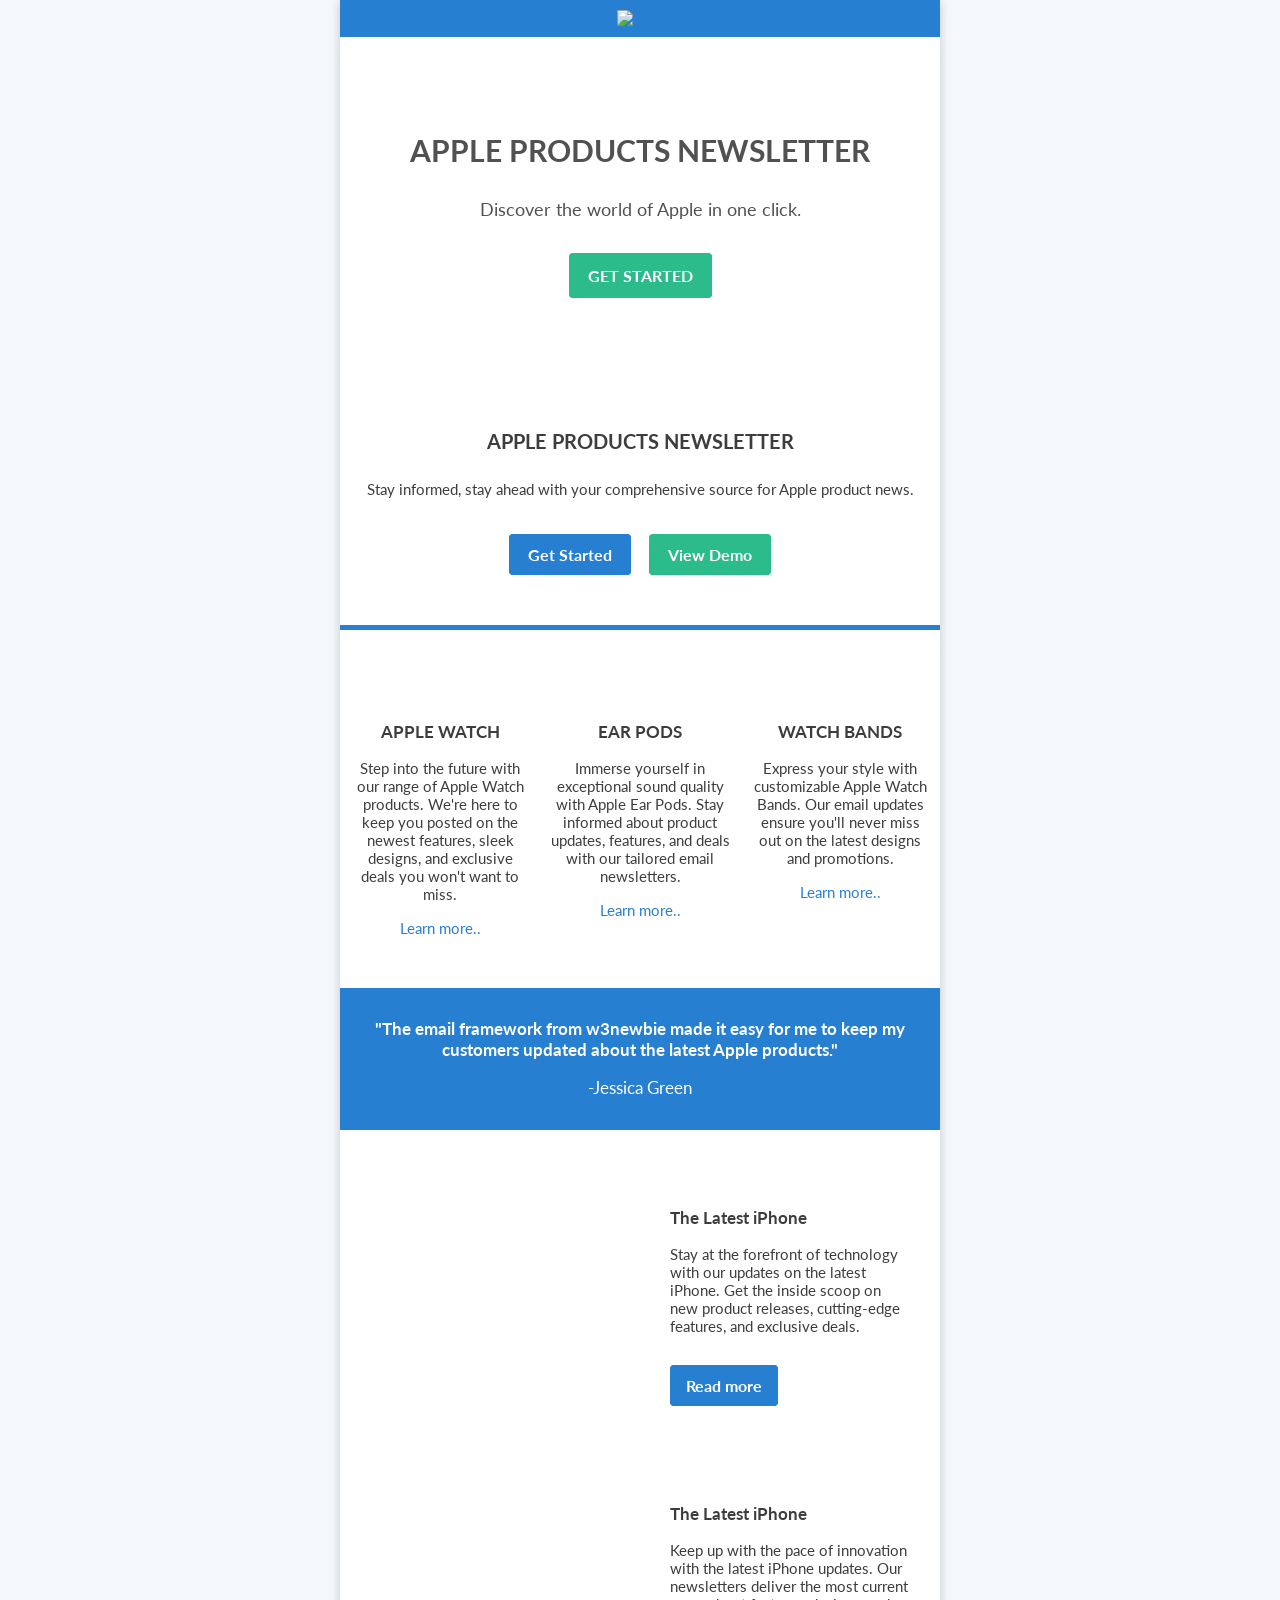
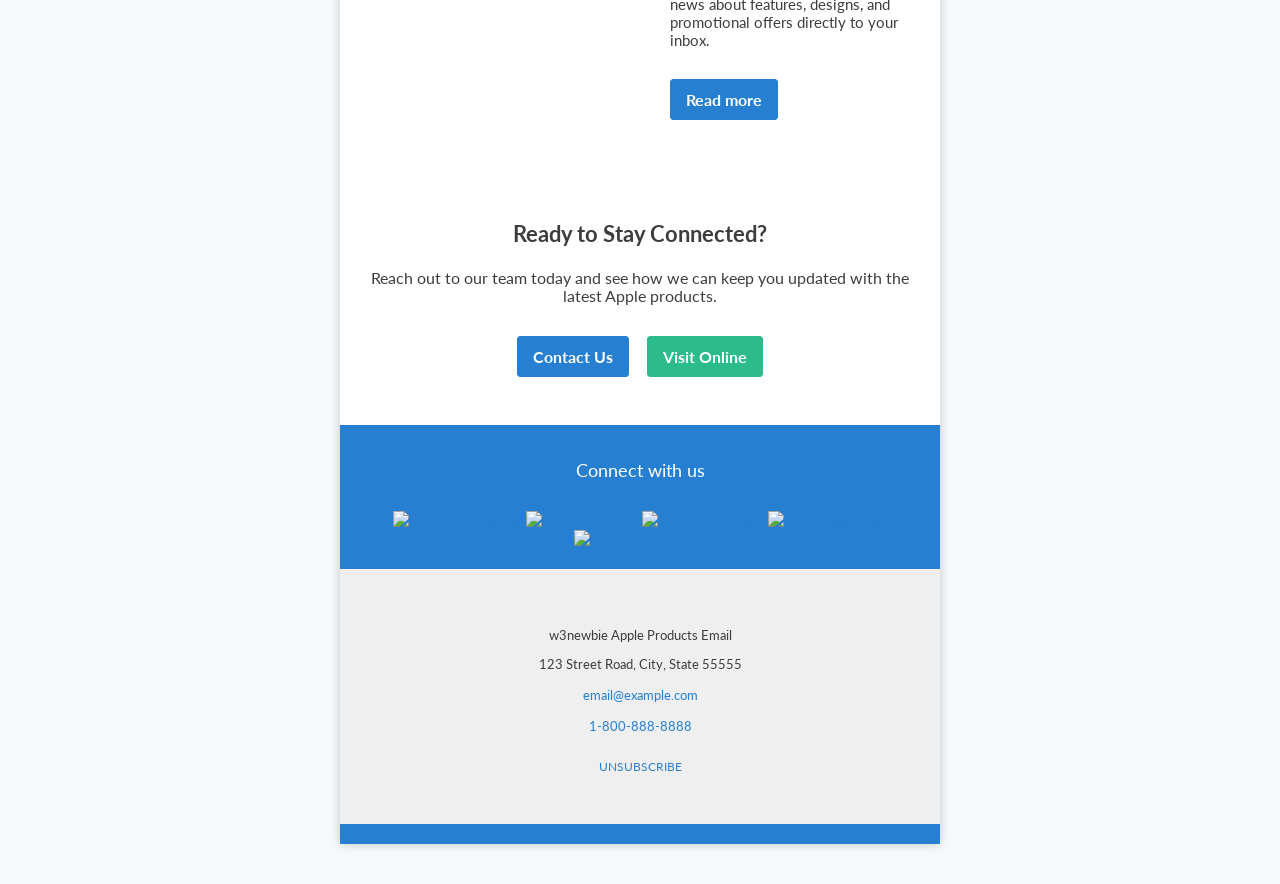
==== commit fe41d7c0: "‘save’" ====
--- a/newsletter.html
+++ b/newsletter.html
@@ -310,13 +310,13 @@
                                     font-weight: bold;
                                   "
                                 >
-                                  APPLE PRODUCTS NEWSLETTER
+                                APPLE PRODUCTS NEWSLETTER
                                 </p>
                                 <p
                                   align="center"
                                   style="font-size: 18px; color: #515151"
                                 >
-                                  Your latest hub for Apple product updates.
+                                Discover the world of Apple in one click.
                                 </p>
                               </td>
                             </tr>
@@ -406,8 +406,7 @@
                         padding-bottom: 5px;
                       "
                     >
-                      Email Template
-                      <strong style="color: #277fd2">Development</strong>
+                      APPLE PRODUCTS NEWSLETTER
                     </p>
                     <p
                       style="
@@ -416,10 +415,9 @@
                         padding-bottom: 18px;
                       "
                     >
-                      Capture your audience's attention with our expertly
-                      crafted, responsive HTML email templates. These templates
-                      are designed with user engagement in mind, promoting
-                      higher open rates and better customer interaction.
+                    Stay informed, stay ahead with your comprehensive source for Apple product news.
+
+
                     </p>
 
                     <table
@@ -635,11 +633,11 @@
                                         APPLE WATCH
                                       </p>
                                       <p style="font-size: 15px">
-                                        Explore the frontier of innovation with
-                                        our range of Apple Watch products. Our
-                                        responsive HTML email templates bring
-                                        you updates about the latest features,
-                                        designs, and exclusive offers.
+                                        Step into the future with our range of
+                                        Apple Watch products. We're here to keep
+                                        you posted on the newest features, sleek
+                                        designs, and exclusive deals you won't
+                                        want to miss.
                                       </p>
                                       <a
                                         href="https://www.example.com"
@@ -1053,11 +1051,10 @@
                                   The Latest iPhone
                                 </p>
                                 <p style="font-size: 15px">
-                                  Discover the cutting-edge features of the
-                                  newest iPhone with our engaging and responsive
-                                  HTML email templates. Stay ahead with updates
-                                  about product releases, features, and
-                                  exclusive deals.
+                                  Stay at the forefront of technology with our
+                                  updates on the latest iPhone. Get the inside
+                                  scoop on new product releases, cutting-edge
+                                  features, and exclusive deals.
                                 </p>
                               </td>
                             </tr>
@@ -1234,10 +1231,10 @@
                                   The Latest iPhone
                                 </p>
                                 <p style="font-size: 15px">
-                                  Keep pace with innovation with the latest
-                                  iPhone updates. Our email templates deliver
-                                  the most recent news about features, designs,
-                                  and promotional offers right to your inbox.
+                                  Keep up with the pace of innovation with the
+                                  latest iPhone updates. Our newsletters deliver
+                                  the most current news about features, designs,
+                                  and promotional offers directly to your inbox.
                                 </p>
                               </td>
                             </tr>
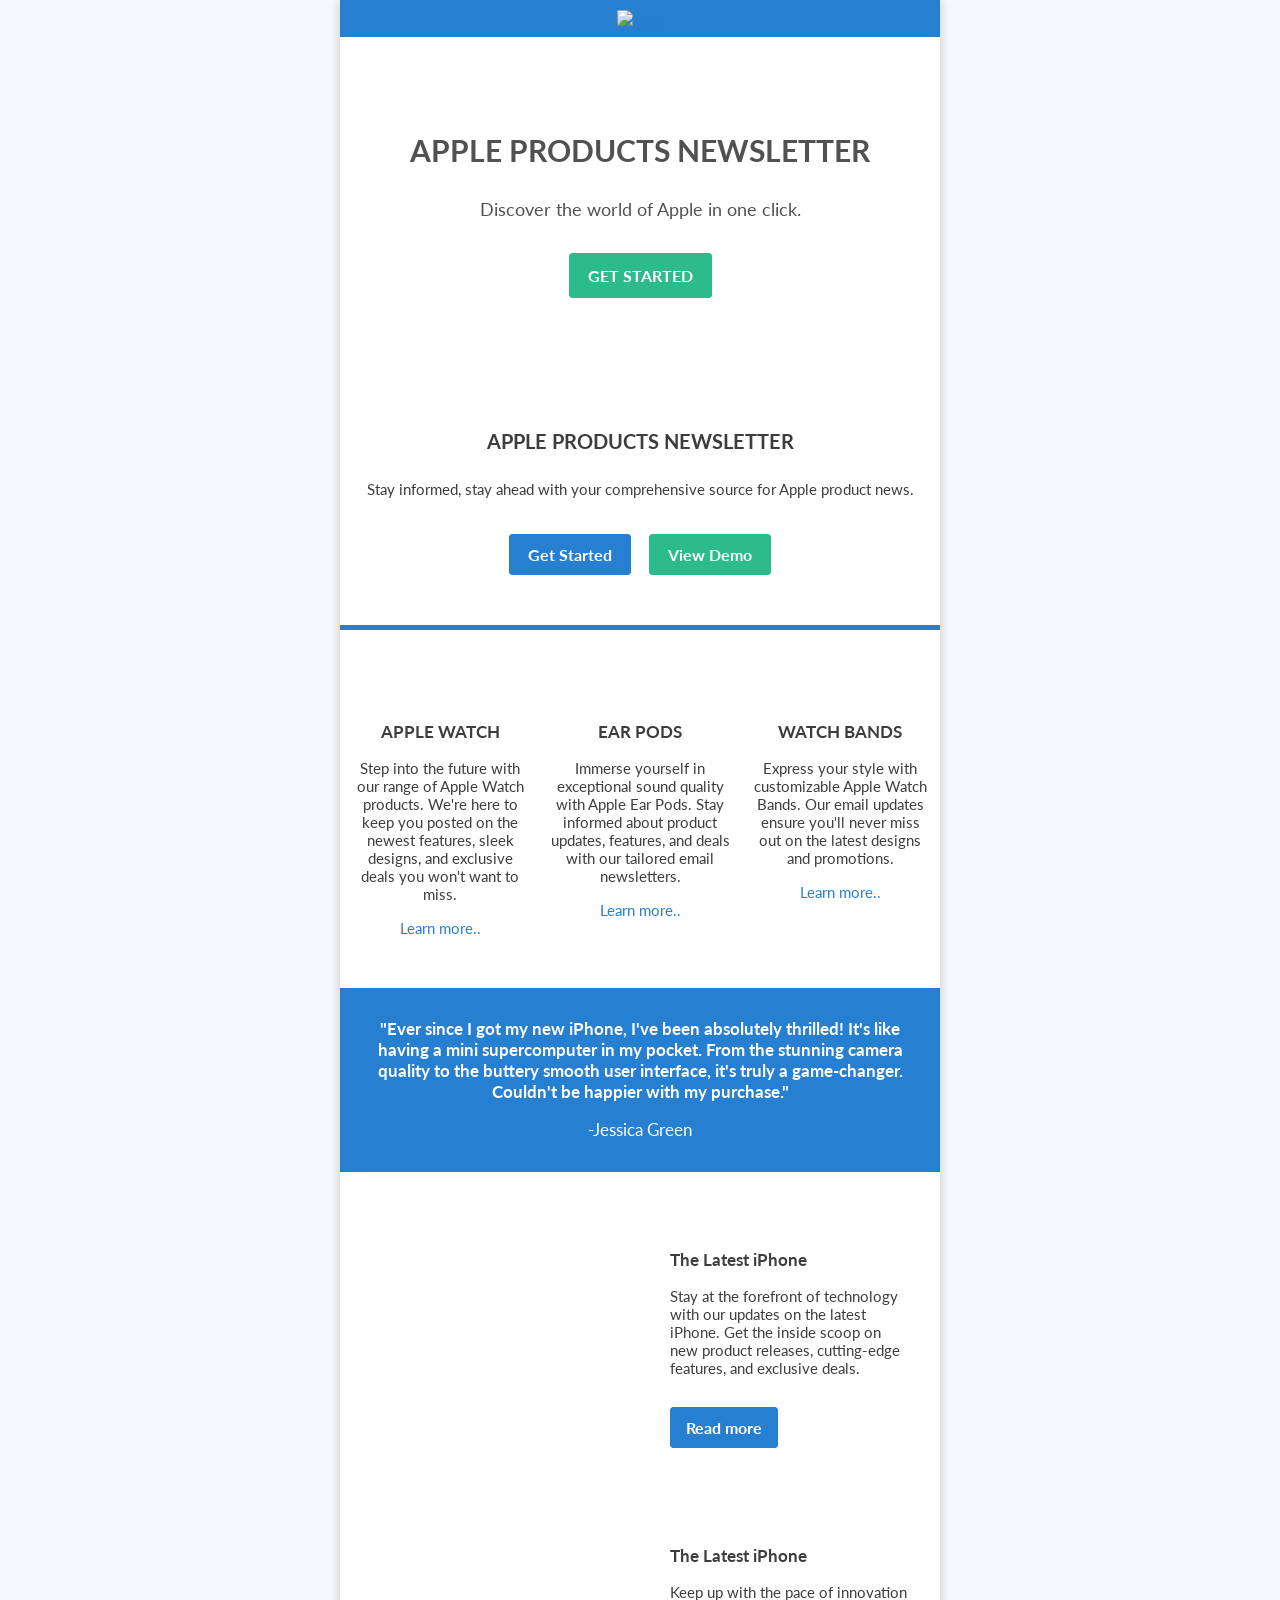
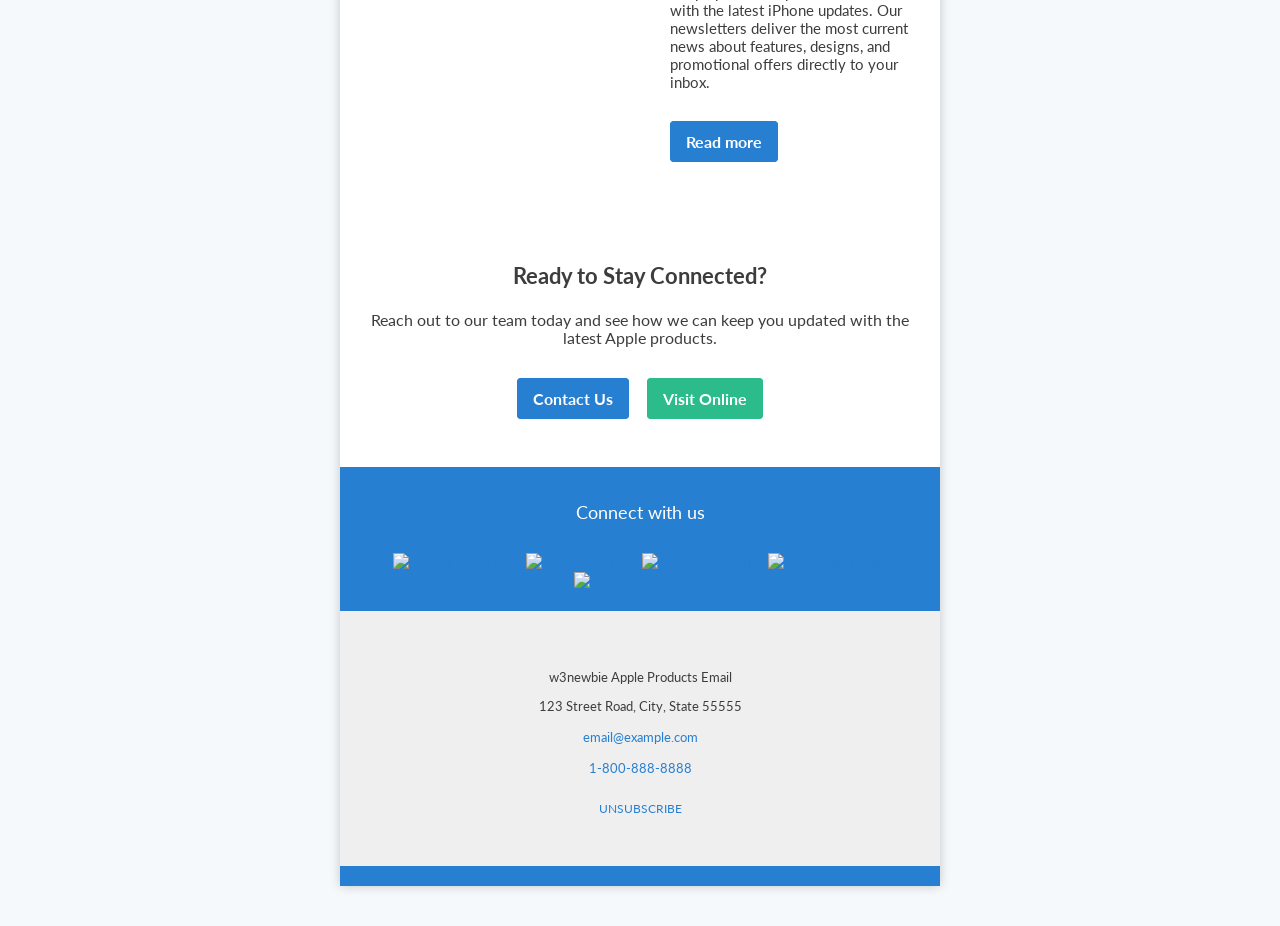
==== commit 49779cfb: "‘save’" ====
--- a/newsletter.html
+++ b/newsletter.html
@@ -310,13 +310,13 @@
                                     font-weight: bold;
                                   "
                                 >
-                                APPLE PRODUCTS NEWSLETTER
+                                  APPLE PRODUCTS NEWSLETTER
                                 </p>
                                 <p
                                   align="center"
                                   style="font-size: 18px; color: #515151"
                                 >
-                                Discover the world of Apple in one click.
+                                  Discover the world of Apple in one click.
                                 </p>
                               </td>
                             </tr>
@@ -415,9 +415,8 @@
                         padding-bottom: 18px;
                       "
                     >
-                    Stay informed, stay ahead with your comprehensive source for Apple product news.
-
-
+                      Stay informed, stay ahead with your comprehensive source
+                      for Apple product news.
                     </p>
 
                     <table
@@ -918,9 +917,11 @@
                     <p
                       style="color: #ffffff; font-size: 17px; font-weight: bold"
                     >
-                      "The email framework from w3newbie made it easy for me to
-                      keep my customers updated about the latest Apple
-                      products."
+                      "Ever since I got my new iPhone, I've been absolutely
+                      thrilled! It's like having a mini supercomputer in my
+                      pocket. From the stunning camera quality to the buttery
+                      smooth user interface, it's truly a game-changer. Couldn't
+                      be happier with my purchase."
                     </p>
                     <p style="color: #ffffff; font-size: 17px">
                       -Jessica Green
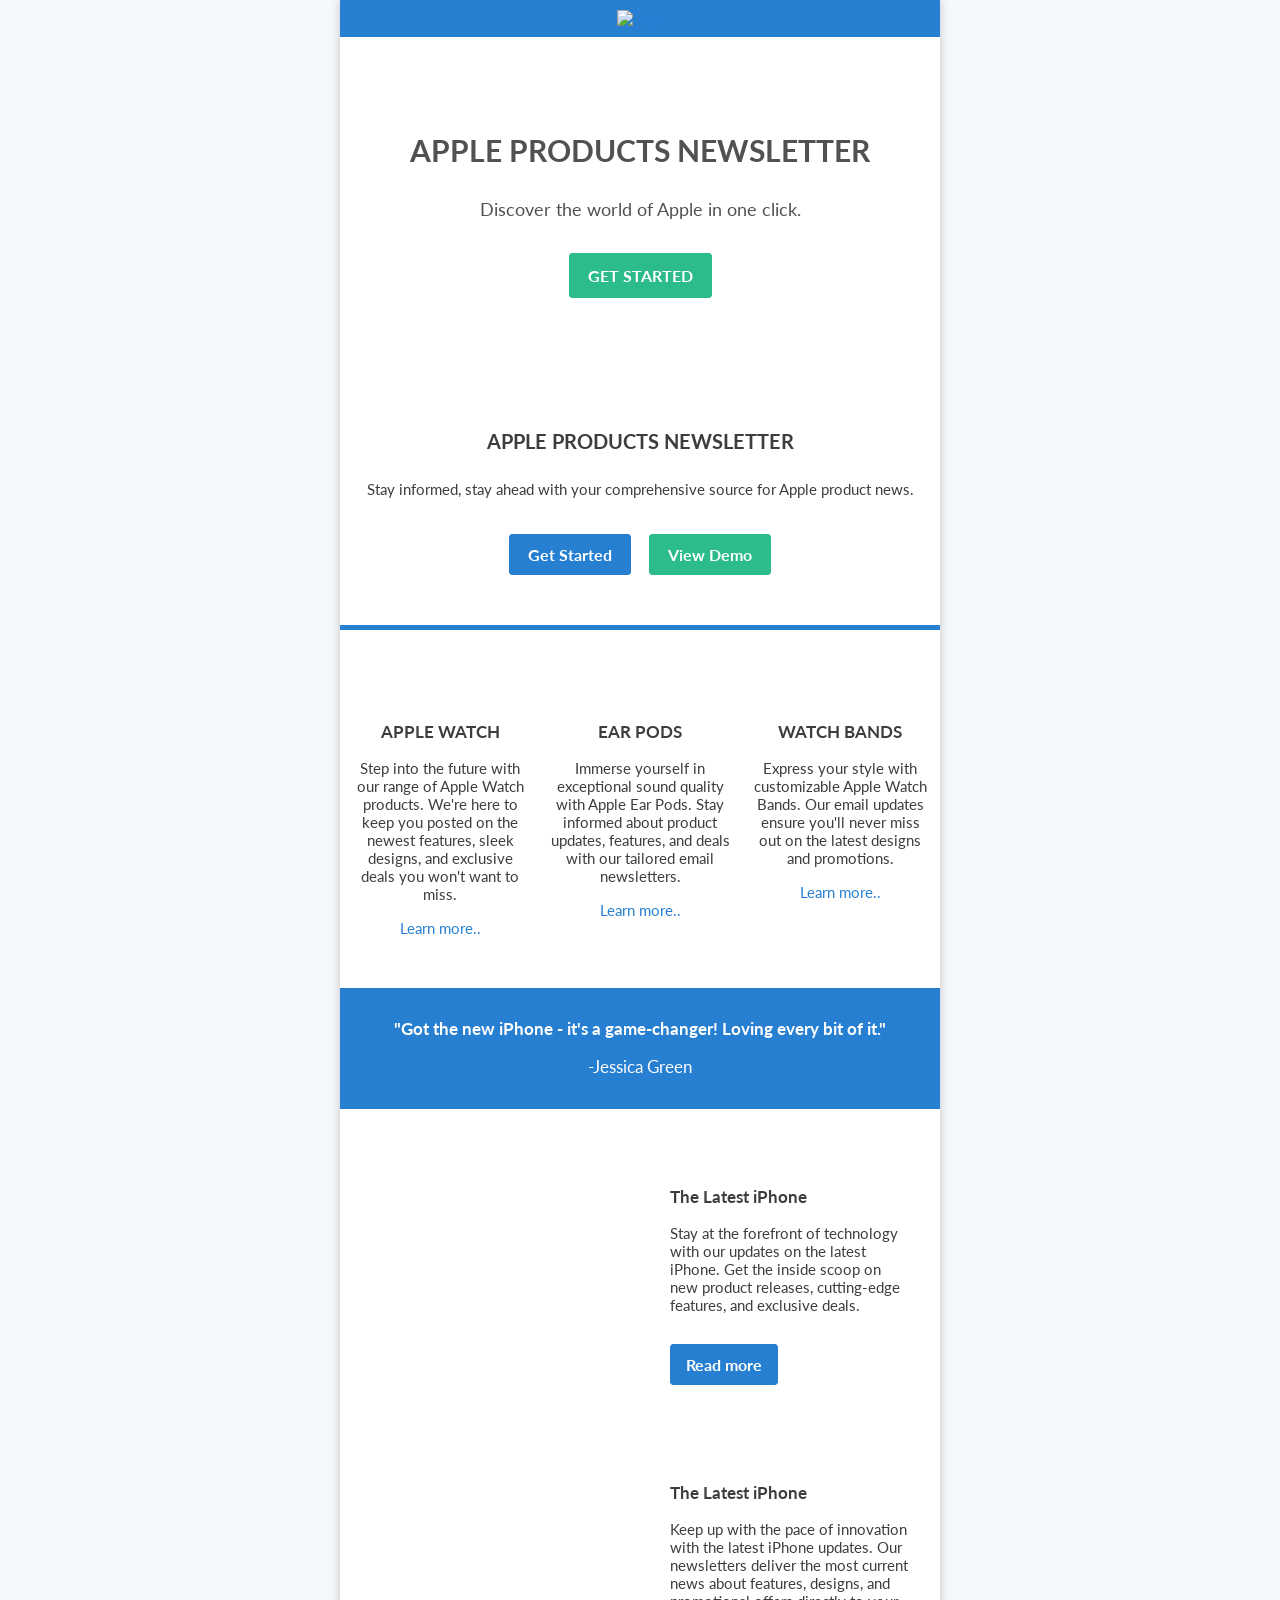
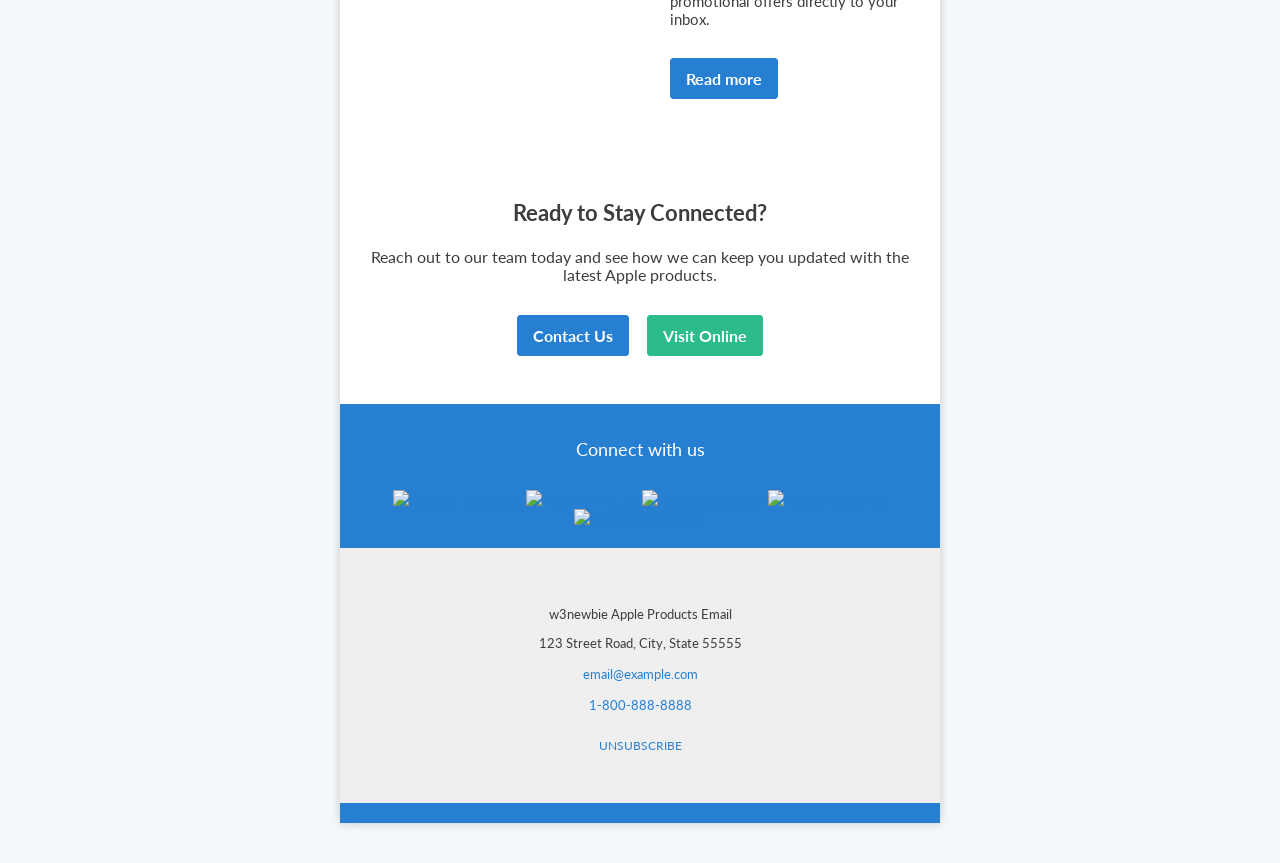
==== commit 73c2cbb1: "‘save’" ====
--- a/newsletter.html
+++ b/newsletter.html
@@ -917,11 +917,7 @@
                     <p
                       style="color: #ffffff; font-size: 17px; font-weight: bold"
                     >
-                      "Ever since I got my new iPhone, I've been absolutely
-                      thrilled! It's like having a mini supercomputer in my
-                      pocket. From the stunning camera quality to the buttery
-                      smooth user interface, it's truly a game-changer. Couldn't
-                      be happier with my purchase."
+                      "Got the new iPhone - it's a game-changer! Loving every bit of it."
                     </p>
                     <p style="color: #ffffff; font-size: 17px">
                       -Jessica Green
